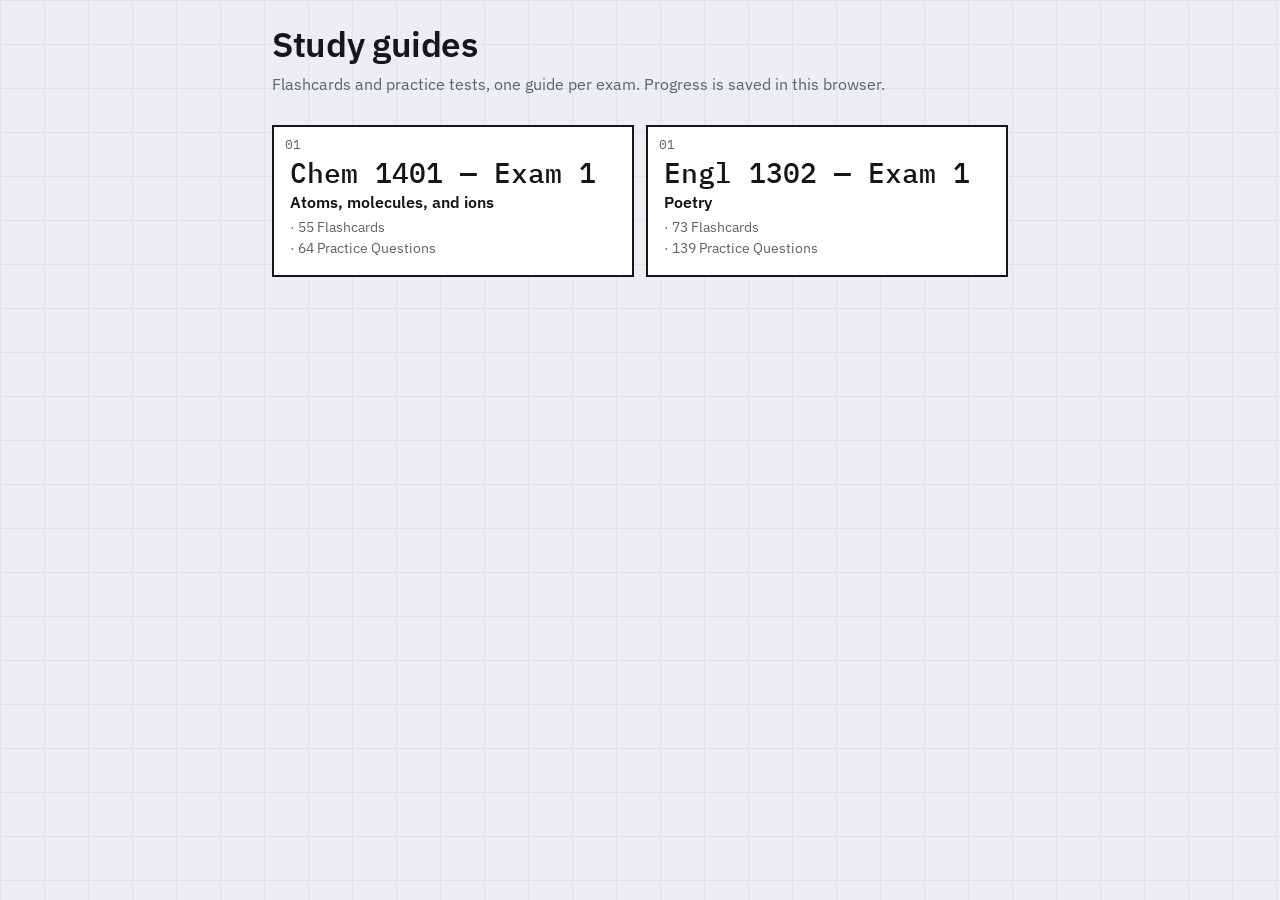
==== index.html @ 34d56060 "Adding English Poetry Exam" ====
<!doctype html>
<html lang="en">
  <head>
    <meta charset="utf-8" />
    <meta name="viewport" content="width=device-width, initial-scale=1, viewport-fit=cover" />
    <title>Study guides</title>
    <meta name="description" content="Flashcards and practice tests, one guide per exam." />
    <meta name="color-scheme" content="light dark" />
    <link rel="icon" href="data:image/svg+xml,<svg xmlns='http://www.w3.org/2000/svg' viewBox='0 0 32 32'><rect x='1' y='1' width='30' height='30' fill='%23ffffff' stroke='%2314161b' stroke-width='2'/><text x='16' y='23' text-anchor='middle' font-family='monospace' font-size='16' fill='%2314161b'>Sg</text></svg>" />
    <link rel="preconnect" href="https://fonts.googleapis.com" />
    <link rel="preconnect" href="https://fonts.gstatic.com" crossorigin />
    <link
      href="https://fonts.googleapis.com/css2?family=IBM+Plex+Mono:wght@400;500&family=IBM+Plex+Sans:wght@400;500;600&display=swap"
      rel="stylesheet"
    />
    <link rel="stylesheet" href="shared/app.css" />
  </head>
  <body>
    <div class="wrap">
      <main class="screen index">
        <div class="masthead">
          <h1>Study guides</h1>
          <p class="muted">Flashcards and practice tests, one guide per exam. Progress is saved in this browser.</p>
        </div>
        <ul class="guides">
          <li>
            <a class="tile" href="chem1401/exam1/">
              <span class="num">01</span>
              <span class="sym">Chem 1401 — Exam 1</span>
              <span class="name">Atoms, molecules, and ions</span>
              <span class="meta">· 55 Flashcards<br />· 64 Practice Questions</span>
            </a>
          </li>
          <li>
            <a class="tile" href="engl1302/exam1/">
              <span class="num">01</span>
              <span class="sym">Engl 1302 — Exam 1</span>
              <span class="name">Poetry</span>
              <span class="meta">· 73 Flashcards<br />· 139 Practice Questions</span>
            </a>
          </li>
        </ul>
      </main>
    </div>
  </body>
</html>
---- shared/app.css ----
/* Shared styles for every study guide in this repo. */

:root {
  color-scheme: light dark;

  --paper: #eceef2;
  --grid: #dfe2e8;
  --surface: #ffffff;
  --ink: #14161b;
  --muted: #5b626c;
  --rule: #c6ccd5;
  --accent: #2b46c8;
  --accent-soft: #e5e9ff;
  --ok: #0d6b45;
  --ok-soft: #e0f2e9;
  --bad: #a3241b;
  --bad-soft: #fbe7e5;

  --sans: "IBM Plex Sans", ui-sans-serif, system-ui, sans-serif;
  --mono: "IBM Plex Mono", ui-monospace, "SF Mono", Menlo, monospace;
  --gap: 1rem;
  --measure: 46rem;
}

@media (prefers-color-scheme: dark) {
  :root {
    --paper: #0f1115;
    --grid: #191c22;
    --surface: #181b21;
    --ink: #e8eaef;
    --muted: #98a0ab;
    --rule: #333a45;
    --accent: #9aabff;
    --accent-soft: #1d2440;
    --ok: #63d3a0;
    --ok-soft: #12291f;
    --bad: #ff9c92;
    --bad-soft: #2c1614;
  }
}

*, *::before, *::after { box-sizing: border-box; }

html { -webkit-text-size-adjust: 100%; }

body {
  margin: 0;
  padding: 0 1rem 4rem;
  font-family: var(--sans);
  font-size: 1rem;
  line-height: 1.55;
  color: var(--ink);
  background-color: var(--paper);
  background-image:
    linear-gradient(var(--grid) 1px, transparent 1px),
    linear-gradient(90deg, var(--grid) 1px, transparent 1px);
  background-size: 44px 44px;
  overflow-x: hidden;
}

h1, h2, h3 { line-height: 1.15; margin: 0; font-weight: 600; letter-spacing: -0.01em; }
p { margin: 0; }
img { max-width: 100%; display: block; }

sub, sup { font-size: 0.72em; line-height: 0; position: relative; vertical-align: baseline; }
sup { top: -0.5em; }
sub { bottom: -0.25em; }

:where(a, button, select, input, [tabindex]):focus-visible {
  outline: 3px solid var(--accent);
  outline-offset: 2px;
}

.sr-only {
  position: absolute;
  width: 1px; height: 1px;
  padding: 0; margin: -1px;
  overflow: hidden;
  clip-path: inset(50%);
  white-space: nowrap;
}

.skip-link {
  position: absolute;
  left: -9999px;
  top: 0;
  background: var(--surface);
  color: var(--ink);
  padding: 0.75rem 1rem;
  border: 2px solid var(--ink);
  z-index: 10;
}
.skip-link:focus { left: 0.5rem; top: 0.5rem; }

/* --- shell --- */

.wrap { width: 100%; max-width: var(--measure); margin: 0 auto; }

.topbar {
  display: grid;
  grid-template-columns: 1fr auto 1fr;
  align-items: center;
  gap: 0.5rem;
  min-height: 3.5rem;
  padding: 0.5rem 0;
  border-bottom: 2px solid var(--ink);
  margin-bottom: 1.5rem;
}
.topbar .bar-title {
  grid-column: 2;
  font-size: 0.95rem;
  font-weight: 600;
  text-align: center;
}
.topbar .bar-right {
  grid-column: 3;
  justify-self: end;
  font-family: var(--mono);
  font-size: 0.85rem;
  color: var(--muted);
}
.topbar .back { justify-self: start; }

.screen { display: grid; gap: 1.25rem; touch-action: pan-y pinch-zoom; }

.stack { display: grid; gap: var(--gap); }
.row { display: flex; flex-wrap: wrap; gap: 0.6rem; }
.row > * { flex: 1 1 auto; }

.reset { display: grid; gap: 0.5rem; justify-items: start; }

.muted { color: var(--muted); }
.small { font-size: 0.875rem; }
.mono { font-family: var(--mono); }

.notice {
  border: 1px solid var(--rule);
  border-left: 4px solid var(--accent);
  background: var(--surface);
  padding: 0.9rem 1rem;
}

/* --- controls --- */

button, .btn {
  font: inherit;
  font-weight: 500;
  min-height: 44px;
  padding: 0.6rem 1.1rem;
  color: var(--ink);
  background: var(--surface);
  border: 2px solid var(--ink);
  border-radius: 0;
  cursor: pointer;
  text-align: center;
  text-decoration: none;
  display: inline-flex;
  align-items: center;
  justify-content: center;
  gap: 0.5rem;
}
button:hover, .btn:hover { background: var(--accent-soft); }
button[disabled] { cursor: not-allowed; opacity: 0.45; }
button[disabled]:hover { background: var(--surface); }

.primary { color: var(--surface); background: var(--ink); border-color: var(--ink); }
.primary:hover { background: var(--accent); border-color: var(--accent); color: #fff; }

.ghost { border-color: transparent; background: transparent; padding-inline: 0.5rem; justify-self: start; }
.ghost:hover { background: transparent; color: var(--accent); text-decoration: underline; }

.field { display: grid; gap: 0.35rem; }
.field > span { font-size: 0.85rem; color: var(--muted); }
select {
  font: inherit;
  min-height: 44px;
  padding: 0.5rem 0.75rem;
  color: var(--ink);
  background: var(--surface);
  border: 2px solid var(--ink);
  border-radius: 0;
  width: 100%;
}

/* --- element box --- */

.ebox {
  position: relative;
  display: grid;
  align-content: center;
  justify-items: center;
  gap: 0.75rem;
  text-align: center;
  padding: 2.75rem 1.1rem 2.5rem;
  background: var(--surface);
  border: 2px solid var(--ink);
}
.ebox .num {
  position: absolute;
  top: 0.5rem;
  left: 0.7rem;
  font-family: var(--mono);
  font-size: 0.8rem;
  color: var(--muted);
}
.ebox .sect {
  position: absolute;
  bottom: 0.6rem;
  left: 1rem;
  right: 1rem;
  font-size: 0.78rem;
  color: var(--muted);
}
.ebox .term { font-size: clamp(1.5rem, 5.5vw, 2.4rem); font-weight: 600; }
.ebox .ask { font-size: clamp(1.05rem, 3.6vw, 1.35rem); font-weight: 500; }
.ebox .body { font-size: 1.05rem; font-weight: 400; }

/* --- home --- */

.masthead { display: grid; gap: 0.5rem; padding-bottom: 0.5rem; }
.masthead h1 { font-size: clamp(1.6rem, 6vw, 2.2rem); }
.masthead .superHeader { font-family: var(--mono); font-size: 1.75rem; font-weight: 500; line-height: 1; }

.tiles { display: grid; gap: 0.75rem; list-style: none; margin: 0; padding: 0; }
@media (min-width: 40rem) { .tiles { grid-template-columns: repeat(3, 1fr); } }

.tile {
  position: relative;
  width: 100%;
  height: 100%;
  display: grid;
  align-content: start;
  justify-content: start;
  justify-items: start;
  gap: 0.15rem;
  text-align: left;
  min-height: 8.5rem;
  padding: 2rem 1rem 1rem;
  background: var(--surface);
  border: 2px solid var(--ink);
}
.tile .sym { font-family: var(--mono); font-size: 1.75rem; font-weight: 500; line-height: 1; }
.tile .name { font-weight: 600; }
.tile .meta { font-size: 0.85rem; color: var(--muted); }
.tile .num {
  position: absolute;
  top: 0.5rem;
  left: 0.7rem;
  font-family: var(--mono);
  font-size: 0.8rem;
  color: var(--muted);
}

/* --- flashcards --- */

.flip {
  display: block;
  width: 100%;
  padding: 0;
  border: 0;
  background: none;
  perspective: 1400px;
}
.flip-inner {
  display: grid;
  transform-style: preserve-3d;
  transition: transform 0.5s cubic-bezier(0.2, 0.7, 0.3, 1);
}
.flip.is-flipped .flip-inner { transform: rotateY(180deg); }
.face { grid-area: 1 / 1; min-height: 15rem; backface-visibility: hidden; }
.face.back { transform: rotateY(180deg); }

@media (prefers-reduced-motion: reduce) {
  .flip-inner { transition: none; transform: none !important; }
  .face { backface-visibility: visible; transition: opacity 0.15s linear; }
  .face.back { transform: none; opacity: 0; }
  .flip.is-flipped .face.front { opacity: 0; }
  .flip.is-flipped .face.back { opacity: 1; }
}

.marked { color: var(--accent); font-size: 0.8rem; font-family: var(--mono); }

.hint { font-size: 0.85rem; color: var(--muted); text-align: center; }

/* --- practice --- */

.progress {
  display: grid;
  gap: 0.4rem;
  font-size: 0.85rem;
  color: var(--muted);
}
.progress .track { height: 6px; background: var(--rule); }
.progress .fill { height: 100%; background: var(--accent); transition: width 0.25s; }

.choices { display: grid; gap: 0.6rem; list-style: none; margin: 0; padding: 0; }
.choice {
  display: grid;
  grid-template-columns: 2rem 1fr auto;
  align-items: center;
  gap: 0.75rem;
  width: 100%;
  text-align: left;
  justify-content: start;
  padding: 0.75rem 0.9rem;
  border-color: var(--rule);
}
.choice .key { font-family: var(--mono); color: var(--muted); }
.choice .mark { font-family: var(--mono); font-weight: 600; }
.choice.correct { border-color: var(--ok); background: var(--ok-soft); }
.choice.correct .key, .choice.correct .mark { color: var(--ok); }
.choice.wrong { border-color: var(--bad); background: var(--bad-soft); border-style: dashed; }
.choice.wrong .key, .choice.wrong .mark { color: var(--bad); }
.choice[disabled] { opacity: 1; }
.choice[disabled]:not(.correct):not(.wrong) { opacity: 0.55; }

.verdict {
  display: grid;
  gap: 0.5rem;
  padding: 0.9rem 1rem;
  background: var(--surface);
  border: 2px solid var(--rule);
}
.verdict.correct { border-color: var(--ok); }
.verdict.wrong { border-color: var(--bad); border-style: dashed; }
.verdict .head { font-weight: 600; display: flex; align-items: center; gap: 0.5rem; }
.verdict.correct .head { color: var(--ok); }
.verdict.wrong .head { color: var(--bad); }

.score { font-family: var(--mono); font-size: clamp(2.5rem, 12vw, 4rem); font-weight: 500; }

.missed { display: grid; gap: 1rem; list-style: none; margin: 0; padding: 0; }
.missed li {
  display: grid;
  gap: 0.4rem;
  padding: 1rem;
  background: var(--surface);
  border: 1px solid var(--rule);
  border-left: 4px solid var(--bad);
}
.missed .q { font-weight: 600; }
.missed .line { font-size: 0.9rem; }
.missed .line b { font-weight: 500; }

/* --- annotated plate --- */

.plate {
  display: grid;
  gap: 0.6rem;
  margin: 0;
  padding: 0.85rem;
  background: var(--surface);
  border: 1px solid var(--rule);
}
.plate img { width: 100%; background: #fff; cursor: zoom-in; border: 1px solid var(--rule); }
.plate .ghost { padding-inline: 0; }
.plate figcaption { font-size: 0.85rem; color: var(--muted); }
.plate .legend {
  display: grid;
  grid-template-columns: auto 1fr;
  gap: 0.25rem 0.75rem;
  margin: 0;
  font-size: 0.85rem;
}
.plate .legend dt { font-weight: 600; }
.plate .legend dd { margin: 0; color: var(--muted); }

.lightbox {
  width: 100vw;
  max-width: 100vw;
  height: 100dvh;
  max-height: 100dvh;
  padding: 0;
  border: 0;
  background: var(--surface);
  color: var(--ink);
}
.lightbox::backdrop { background: rgba(0, 0, 0, 0.75); }
.lightbox .bar {
  display: flex;
  justify-content: space-between;
  gap: 0.5rem;
  padding: 0.5rem;
  border-bottom: 2px solid var(--ink);
}
.lightbox .stage {
  height: calc(100dvh - 3.5rem);
  overflow: auto;
  padding: 0.5rem;
  touch-action: pinch-zoom pan-x pan-y;
}
.lightbox img { width: 100%; background: #fff; cursor: zoom-in; }
.lightbox.is-zoomed img { width: 320%; max-width: none; cursor: zoom-out; }

/* --- guide index --- */

.index { padding-top: 1.5rem; }

.guides { display: grid; gap: 0.75rem; list-style: none; margin: 0; padding: 0; }
@media (min-width: 40rem) { .guides { grid-template-columns: repeat(2, 1fr); } }
.guides a { color: inherit; text-decoration: none; }
.guides .tile:hover { background: var(--accent-soft); }
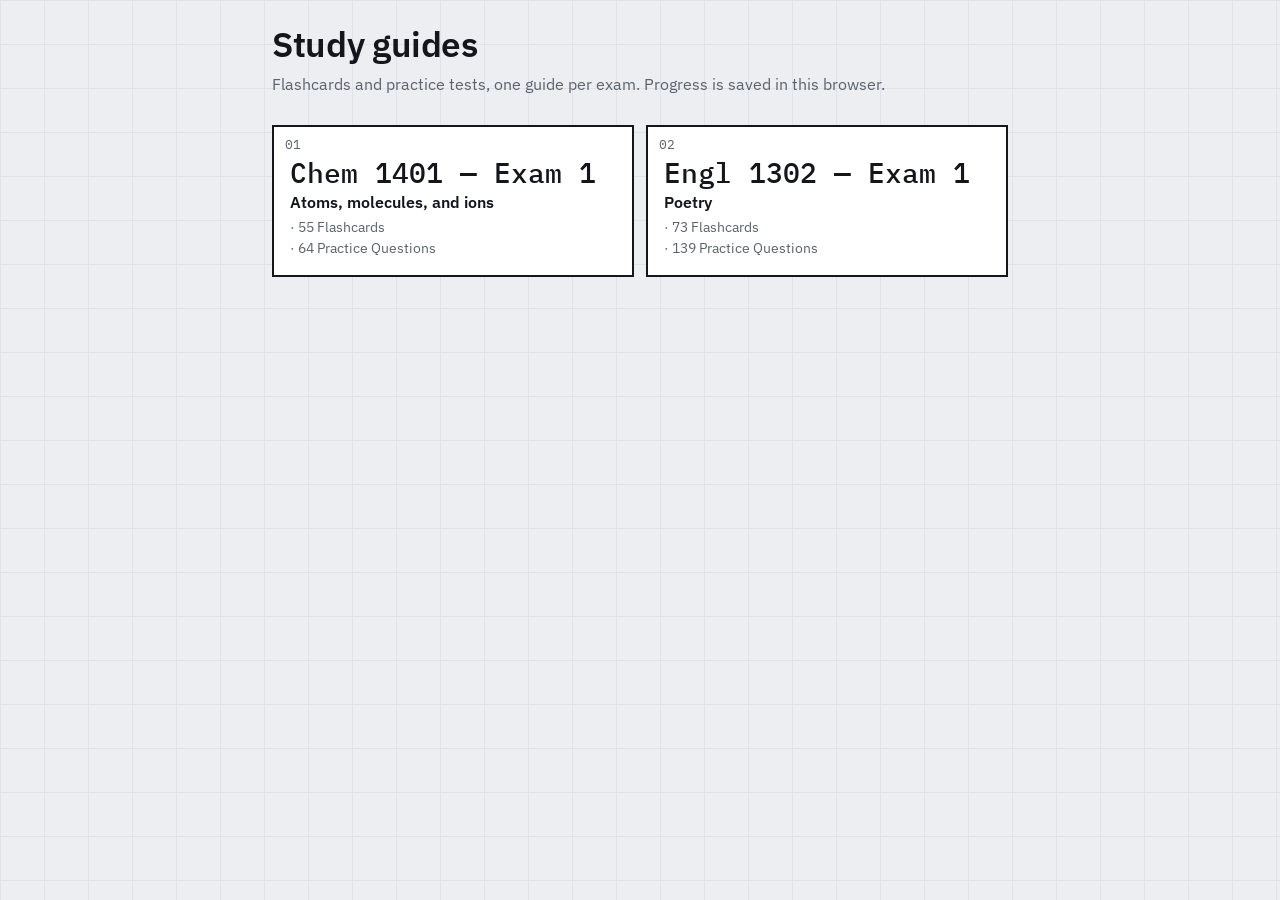
==== commit b1b7e7ef: "fixing numbering" ====
--- a/index.html
+++ b/index.html
@@ -33,7 +33,7 @@
           </li>
           <li>
             <a class="tile" href="engl1302/exam1/">
-              <span class="num">01</span>
+              <span class="num">02</span>
               <span class="sym">Engl 1302 — Exam 1</span>
               <span class="name">Poetry</span>
               <span class="meta">· 73 Flashcards<br />· 139 Practice Questions</span>
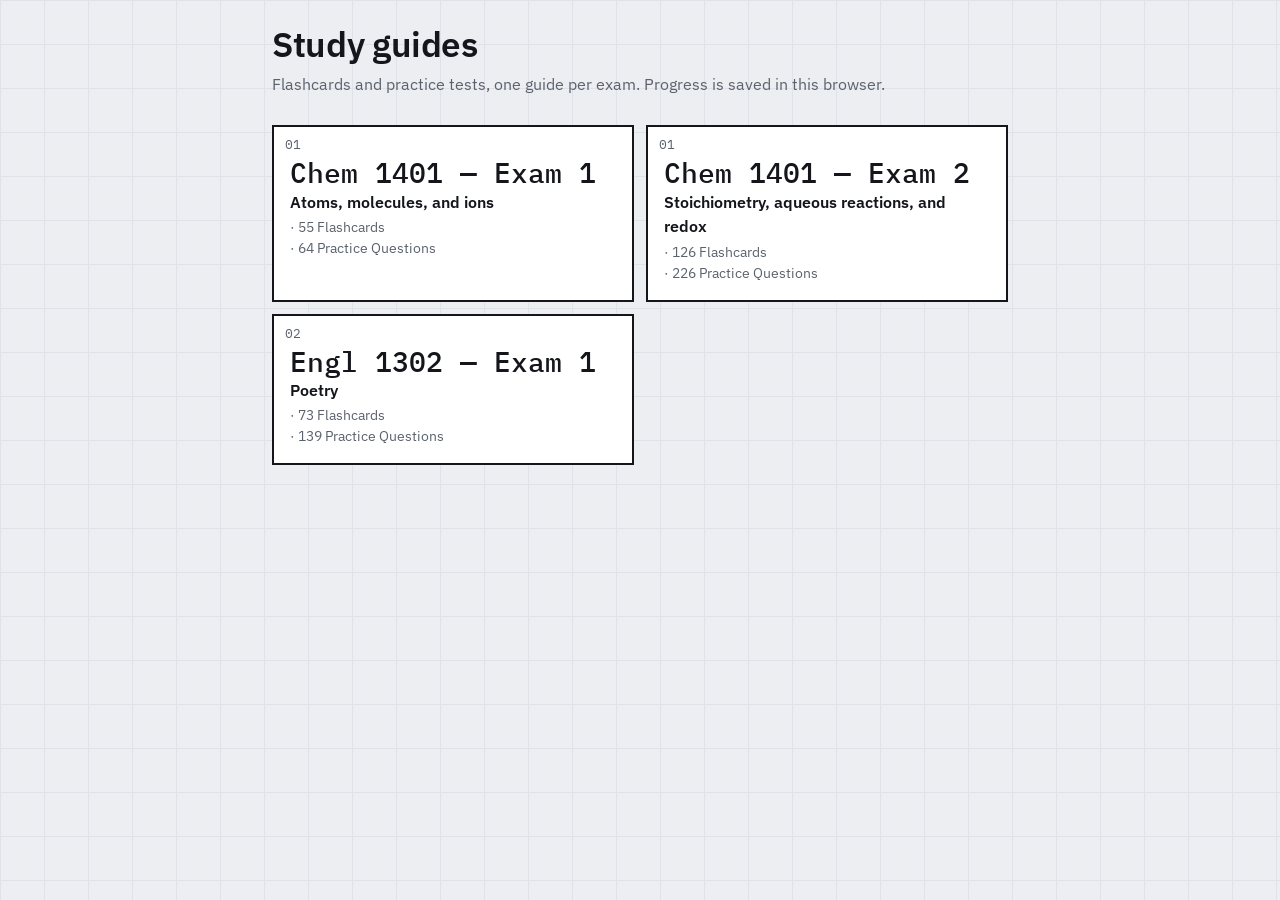
==== commit 05c5e165: "Adding Exam 2" ====
--- a/index.html
+++ b/index.html
@@ -32,6 +32,14 @@
             </a>
           </li>
           <li>
+            <a class="tile" href="chem1401/exam2/">
+              <span class="num">01</span>
+              <span class="sym">Chem 1401 — Exam 2</span>
+              <span class="name">Stoichiometry, aqueous reactions, and redox</span>
+              <span class="meta">· 126 Flashcards<br />· 226 Practice Questions</span>
+            </a>
+          </li>
+          <li>
             <a class="tile" href="engl1302/exam1/">
               <span class="num">02</span>
               <span class="sym">Engl 1302 — Exam 1</span>
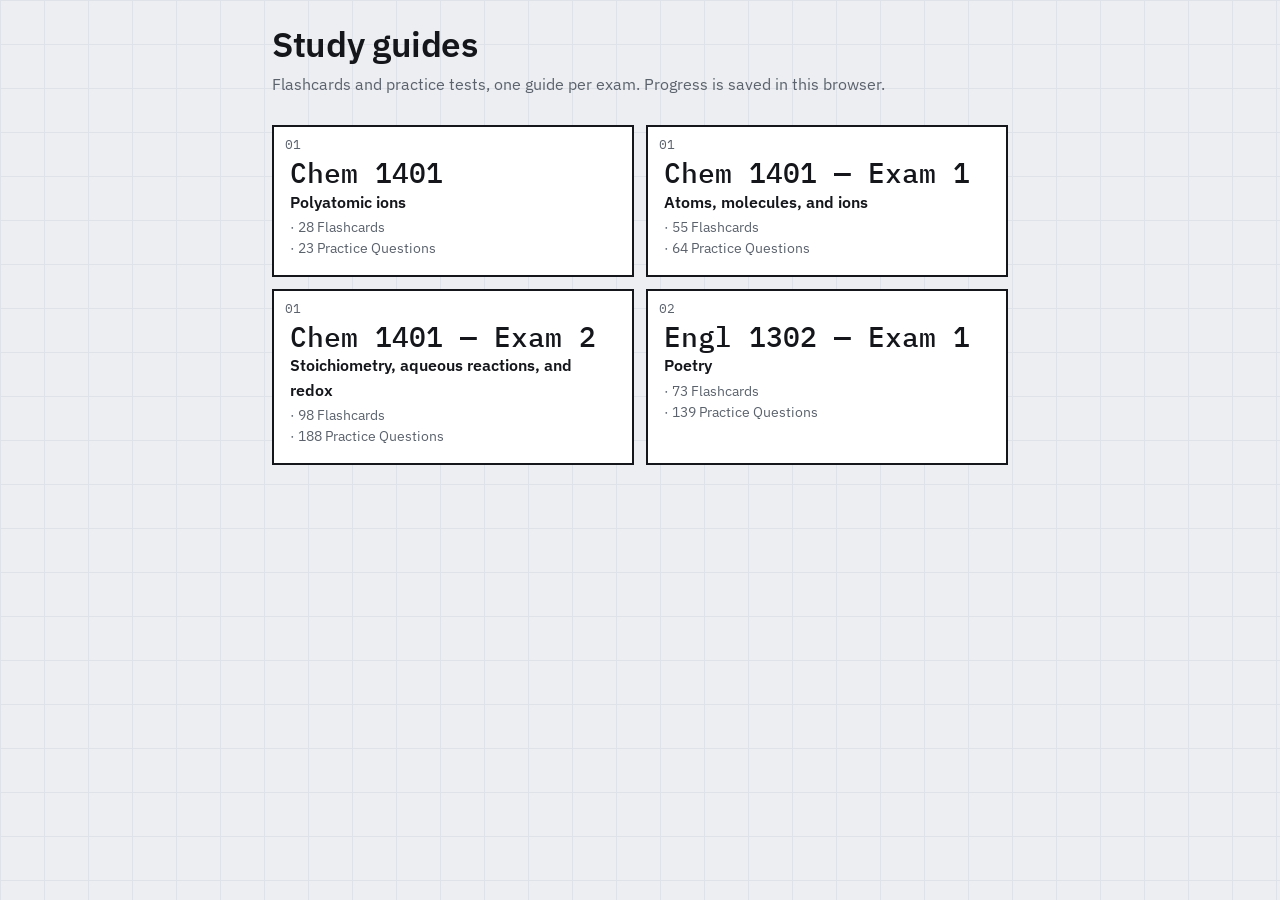
==== commit 9cf98778: "Splitting Polyatomic Ion name questions out from Exam 2" ====
--- a/index.html
+++ b/index.html
@@ -24,6 +24,14 @@
         </div>
         <ul class="guides">
           <li>
+            <a class="tile" href="chem1401/polyatomic-ions/">
+              <span class="num">01</span>
+              <span class="sym">Chem 1401</span>
+              <span class="name">Polyatomic ions</span>
+              <span class="meta">· 28 Flashcards<br />· 23 Practice Questions</span>
+            </a>
+          </li>
+          <li>
             <a class="tile" href="chem1401/exam1/">
               <span class="num">01</span>
               <span class="sym">Chem 1401 — Exam 1</span>
@@ -36,7 +44,7 @@
               <span class="num">01</span>
               <span class="sym">Chem 1401 — Exam 2</span>
               <span class="name">Stoichiometry, aqueous reactions, and redox</span>
-              <span class="meta">· 126 Flashcards<br />· 226 Practice Questions</span>
+              <span class="meta">· 98 Flashcards<br />· 188 Practice Questions</span>
             </a>
           </li>
           <li>
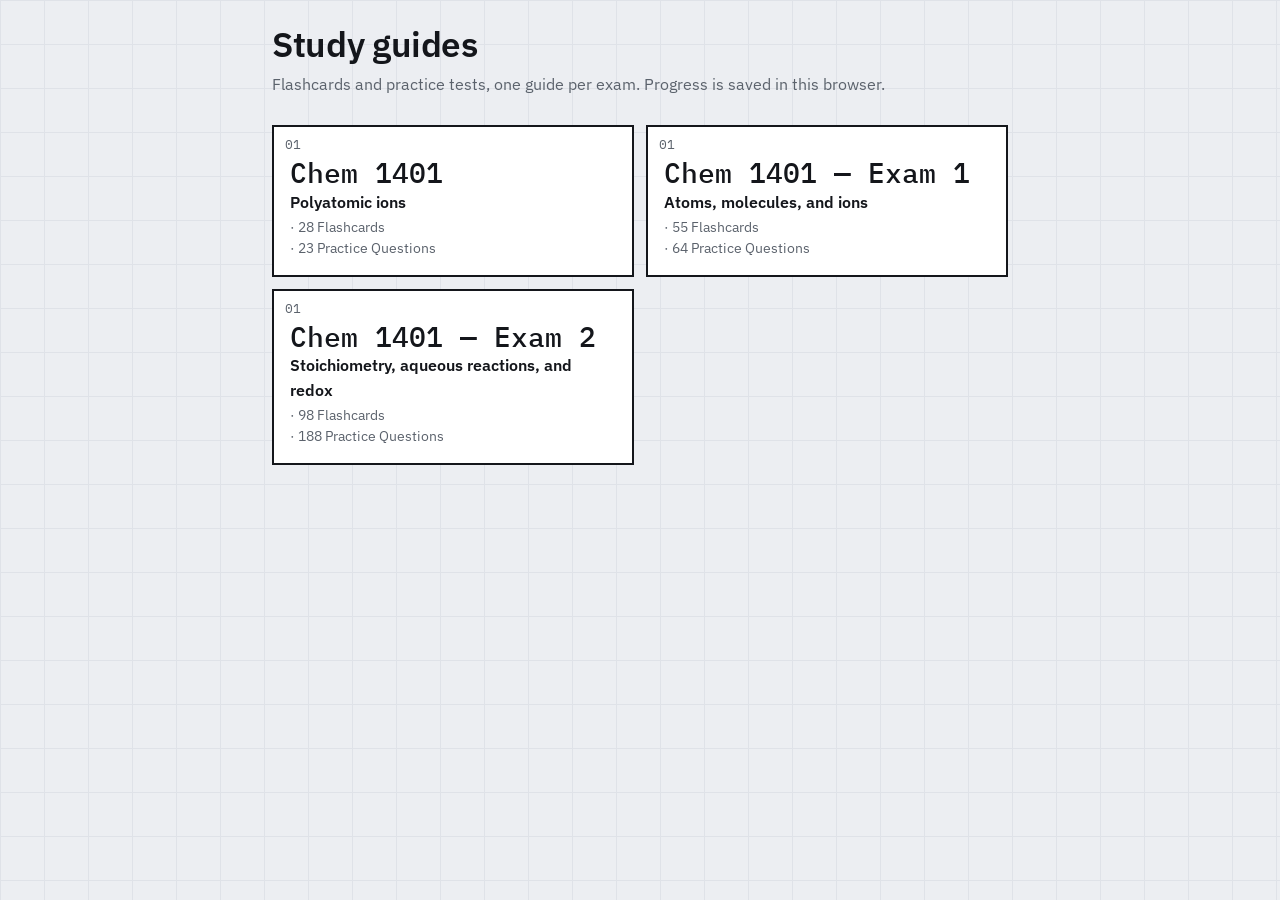
==== commit 042696cb: "de-listing English Exam 1" ====
--- a/index.html
+++ b/index.html
@@ -47,14 +47,14 @@
               <span class="meta">· 98 Flashcards<br />· 188 Practice Questions</span>
             </a>
           </li>
-          <li>
+          <!--<li>
             <a class="tile" href="engl1302/exam1/">
               <span class="num">02</span>
               <span class="sym">Engl 1302 — Exam 1</span>
               <span class="name">Poetry</span>
               <span class="meta">· 73 Flashcards<br />· 139 Practice Questions</span>
             </a>
-          </li>
+          </li>-->
         </ul>
       </main>
     </div>
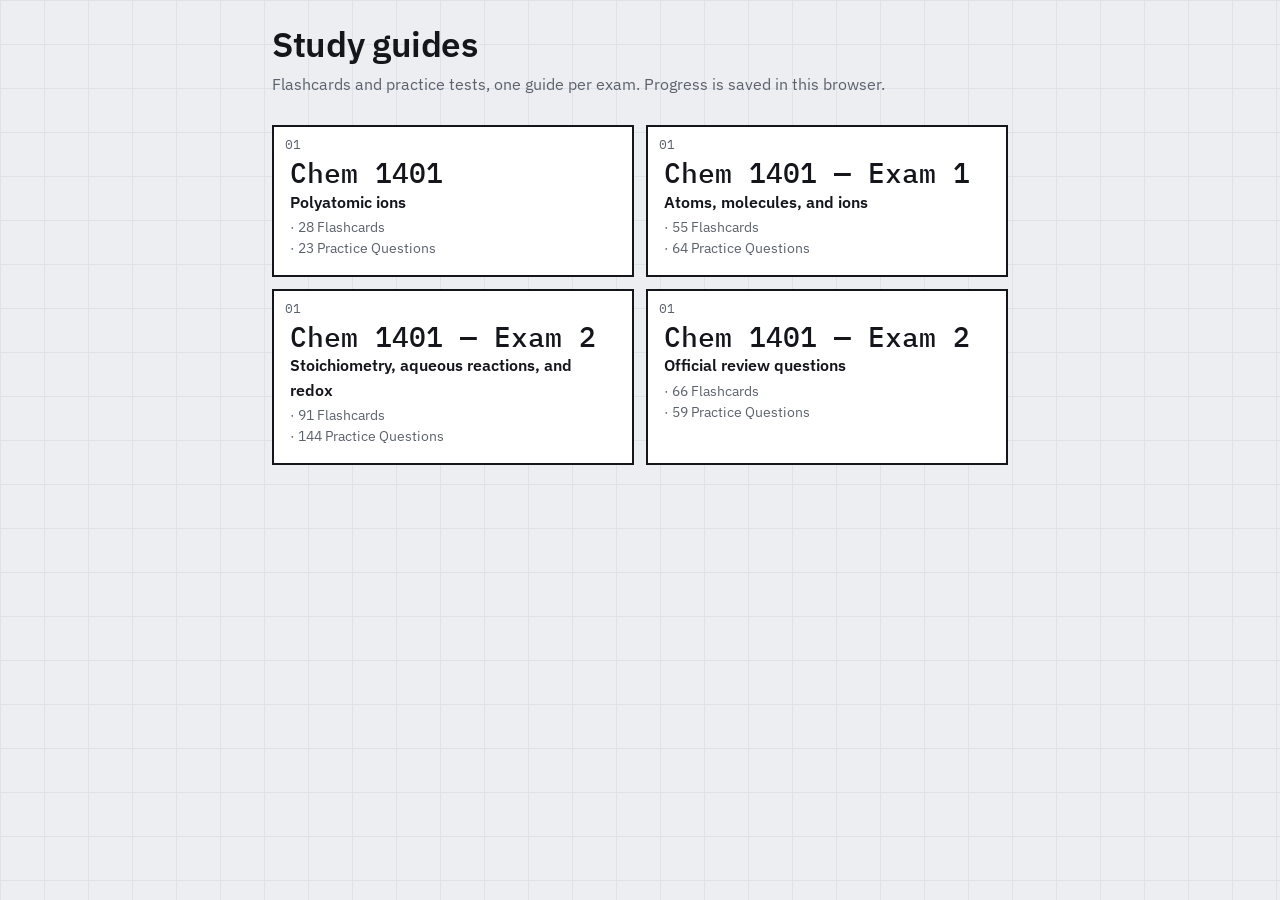
==== commit 760dccae: "Splitting official review questions out" ====
--- a/index.html
+++ b/index.html
@@ -44,7 +44,15 @@
               <span class="num">01</span>
               <span class="sym">Chem 1401 — Exam 2</span>
               <span class="name">Stoichiometry, aqueous reactions, and redox</span>
-              <span class="meta">· 98 Flashcards<br />· 188 Practice Questions</span>
+              <span class="meta">· 91 Flashcards<br />· 144 Practice Questions</span>
+            </a>
+          </li>
+          <li>
+            <a class="tile" href="chem1401/exam2-official/">
+              <span class="num">01</span>
+              <span class="sym">Chem 1401 — Exam 2</span>
+              <span class="name">Official review questions</span>
+              <span class="meta">· 66 Flashcards<br />· 59 Practice Questions</span>
             </a>
           </li>
           <!--<li>
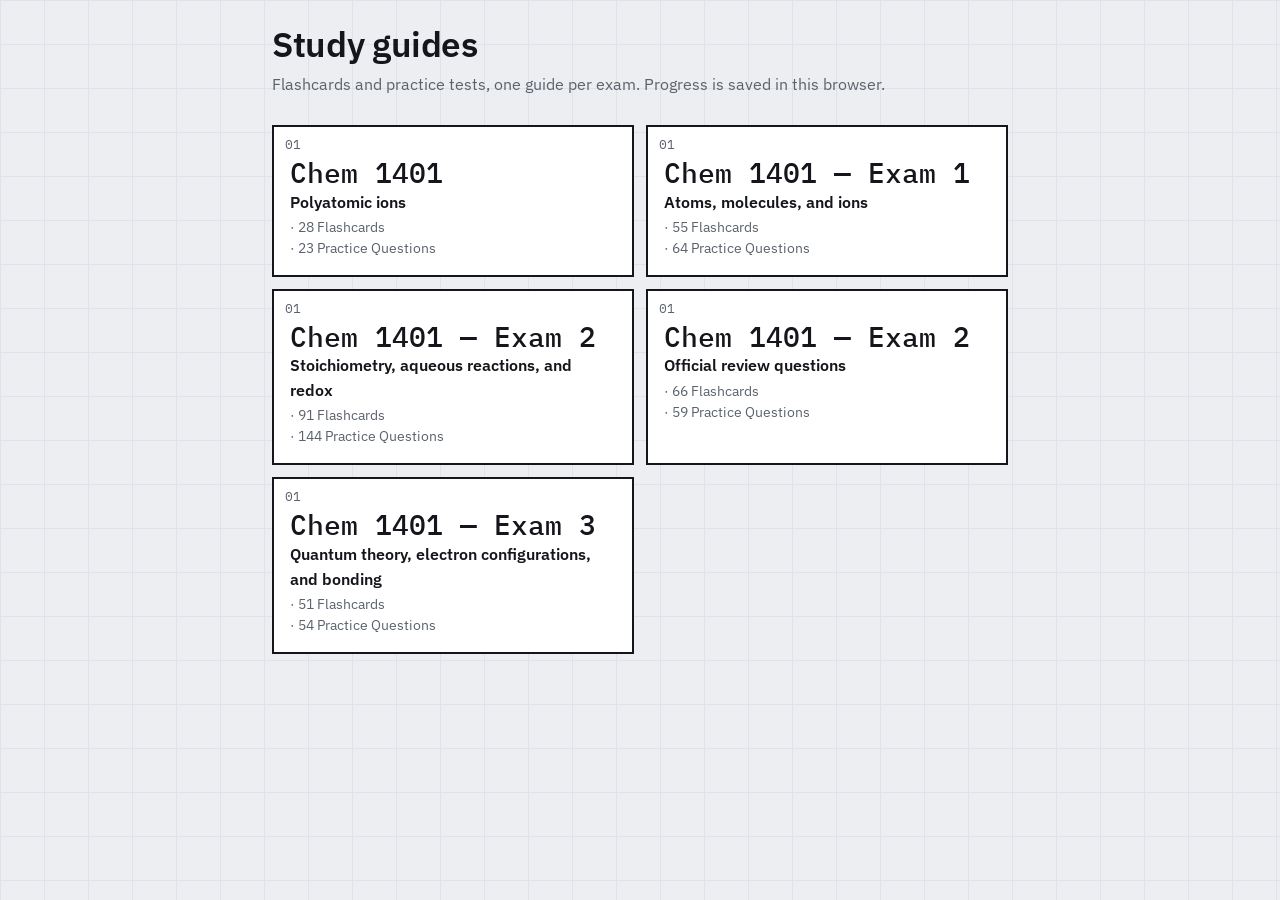
==== commit 411cc945: "Adding Chem 1401 Exam 3" ====
--- a/index.html
+++ b/index.html
@@ -10,7 +10,7 @@
     <link rel="preconnect" href="https://fonts.googleapis.com" />
     <link rel="preconnect" href="https://fonts.gstatic.com" crossorigin />
     <link
-      href="https://fonts.googleapis.com/css2?family=IBM+Plex+Mono:wght@400;500&family=IBM+Plex+Sans:wght@400;500;600&display=swap"
+      href="https://fonts.googleapis.com/css2?family=IBM+Plex+Mono:wght@400;500&family=IBM+Plex+Sans:ital,wght@0,400;0,500;0,600;0,700;1,400;1,500;1,600;1,700&display=swap"
       rel="stylesheet"
     />
     <link rel="stylesheet" href="shared/app.css" />
@@ -55,6 +55,14 @@
               <span class="meta">· 66 Flashcards<br />· 59 Practice Questions</span>
             </a>
           </li>
+          <li>
+            <a class="tile" href="chem1401/exam3/">
+              <span class="num">01</span>
+              <span class="sym">Chem 1401 — Exam 3</span>
+              <span class="name">Quantum theory, electron configurations, and bonding</span>
+              <span class="meta">· 51 Flashcards<br />· 54 Practice Questions</span>
+            </a>
+          </li>
           <!--<li>
             <a class="tile" href="engl1302/exam1/">
               <span class="num">02</span>
--- a/shared/app.css
+++ b/shared/app.css
@@ -352,7 +352,16 @@
   background: var(--surface);
   border: 1px solid var(--rule);
 }
-.plate img { width: 100%; background: #fff; cursor: zoom-in; border: 1px solid var(--rule); }
+.plate img {
+  justify-self: center;
+  width: auto;
+  max-width: 100%;
+  height: auto;
+  max-height: 70vh;
+  background: #fff;
+  cursor: zoom-in;
+  border: 1px solid var(--rule);
+}
 .plate .ghost { padding-inline: 0; }
 .plate figcaption { font-size: 0.85rem; color: var(--muted); }
 .plate .legend {
@@ -389,7 +398,7 @@
   padding: 0.5rem;
   touch-action: pinch-zoom pan-x pan-y;
 }
-.lightbox img { width: 100%; background: #fff; cursor: zoom-in; }
+.lightbox img { display: block; width: 100%; height: auto; background: #fff; cursor: zoom-in; }
 .lightbox.is-zoomed img { width: 320%; max-width: none; cursor: zoom-out; }
 
 /* --- guide index --- */
